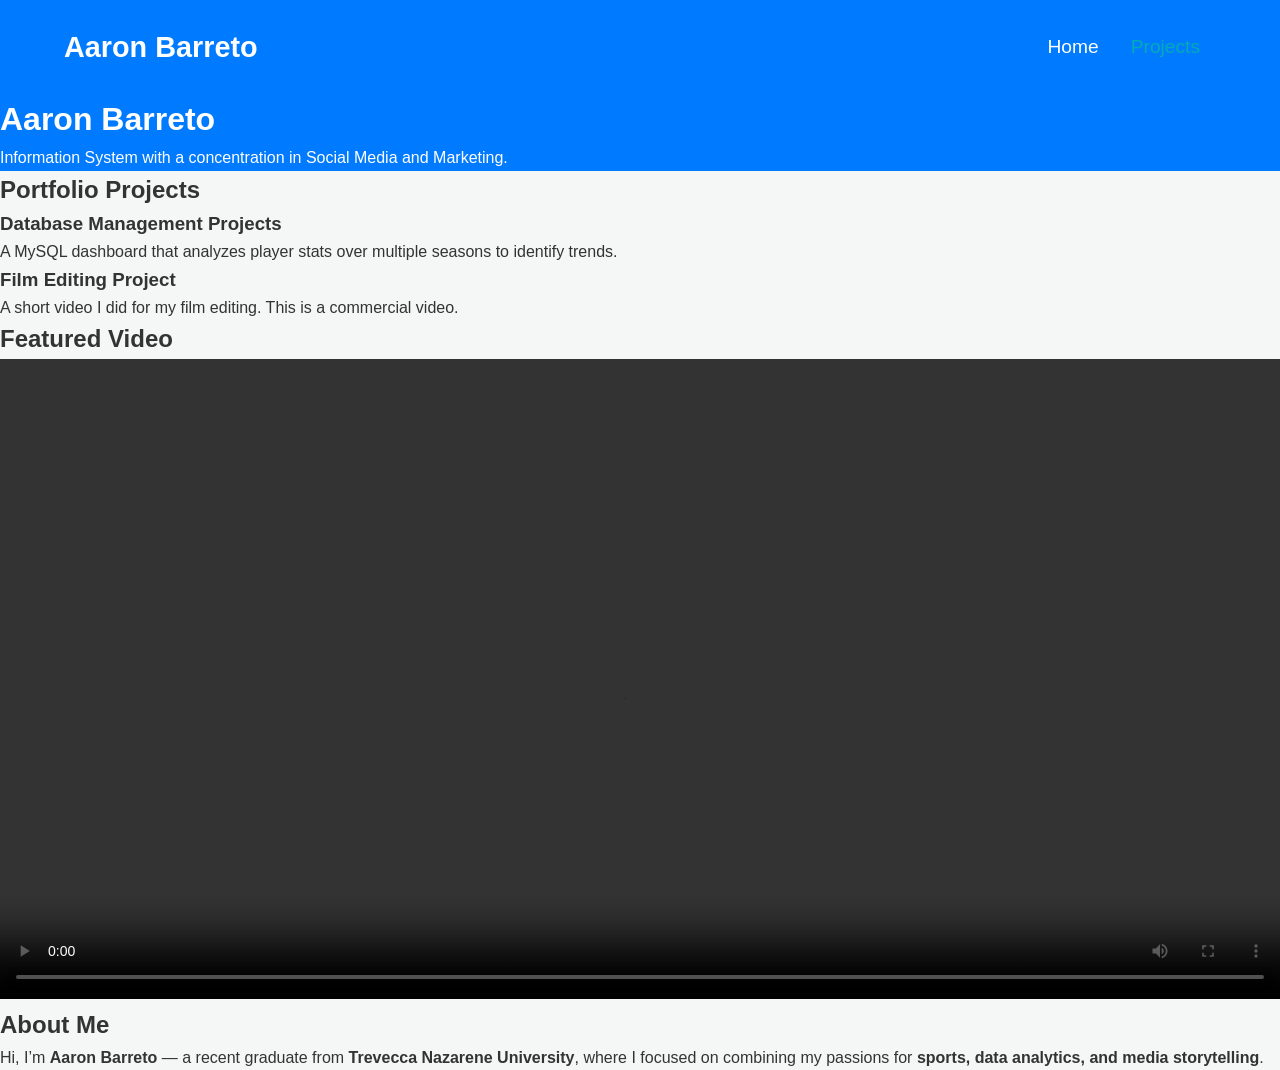
==== index.html @ 7d1cad91 "initial commit" ====
<!DOCTYPE html>
<html lang="en">
<head>
  <meta charset="UTF-8" />
  <meta name="viewport" content="width=device-width, initial-scale=1.0"/>
  <title>Projects | Aaron Barreto</title>
  <link rel="stylesheet" href="style.css" />
</head>
<body>

  <!-- Navigation -->
  <nav class="navbar">
    <div class="logo">
      <a href="index.html">Aaron Barreto</a>
    </div>
    <ul class="nav-links">
      <li><a href="#index">Home</a></li>
      <li><a href="#projects" class="active">Projects</a></li>
    </ul>
  </nav>

  <!-- Header Section -->
  <header class="hero">
    <h1>Aaron Barreto</h1>
    <p>Information System with a concentration in Social Media and Marketing.</p>
  </header>

  <!-- Projects Section -->
  <section id="projects">
    <div class="container">
      <h2 class="section-title">Portfolio Projects</h2>
      <div class="project-container">
        <div class="project">
          <h3>Database Management Projects</h3>
          <p>A MySQL dashboard that analyzes player stats over multiple seasons to identify trends.</p>
        </div>
        <div class="project">
          <h3>Film Editing Project</h3>
          <p>A short video I did for my film editing. This is a commercial video.</p>
          <section id="video" class="video-section">
            <div class="container">
              <h2 class="section-title">Featured Video</h2>
              <video width="100%" controls>
                <source src="COM3020 - Comercial - Aaron Barreto.mp4" type="video/mp4">
                Your browser does not support the video tag.
                
              </video>
            </div>
          </section>
          
        </div>
       
      </div>
    </div>
  </section>



   

  <section id="about" class="about-section">
    <div class="container">
      <h1 class="section-title">About Me</h1>
      <p>Hi, I’m <strong>Aaron Barreto</strong> — a recent graduate from <strong>Trevecca Nazarene University</strong>, where I focused on combining my passions for <strong>sports, data analytics, and media storytelling</strong>.</p>
---- style.css ----
/* General Reset */
* {
  margin: 0;
  padding: 0;
  box-sizing: border-box;
}

body {
  font-family: 'Arial', sans-serif;
  background-color: #f4f7f6;
  color: #333;
  line-height: 1.6;
}

/* Navigation */
.navbar {
  background-color: #007bff;
  padding: 1.5rem 5%;
  display: flex;
  justify-content: space-between;
  align-items: center;
  color: white;
}

.navbar .logo a {
  font-size: 1.8rem;
  font-weight: bold;
  color: white;
  text-decoration: none;
}

.nav-links {
  list-style: none;
  display: flex;
}

.nav-links li {
  margin: 0 1rem;
}

.nav-links a {
  text-decoration: none;
  color: white;
  font-size: 1.2rem;
  transition: color 0.3s;
}

.nav-links a:hover, .nav-links a.active {
  color: #00adb5;
}

/* Header Section */
.hero {
  background-color: #007bff;
  color: white;
  text
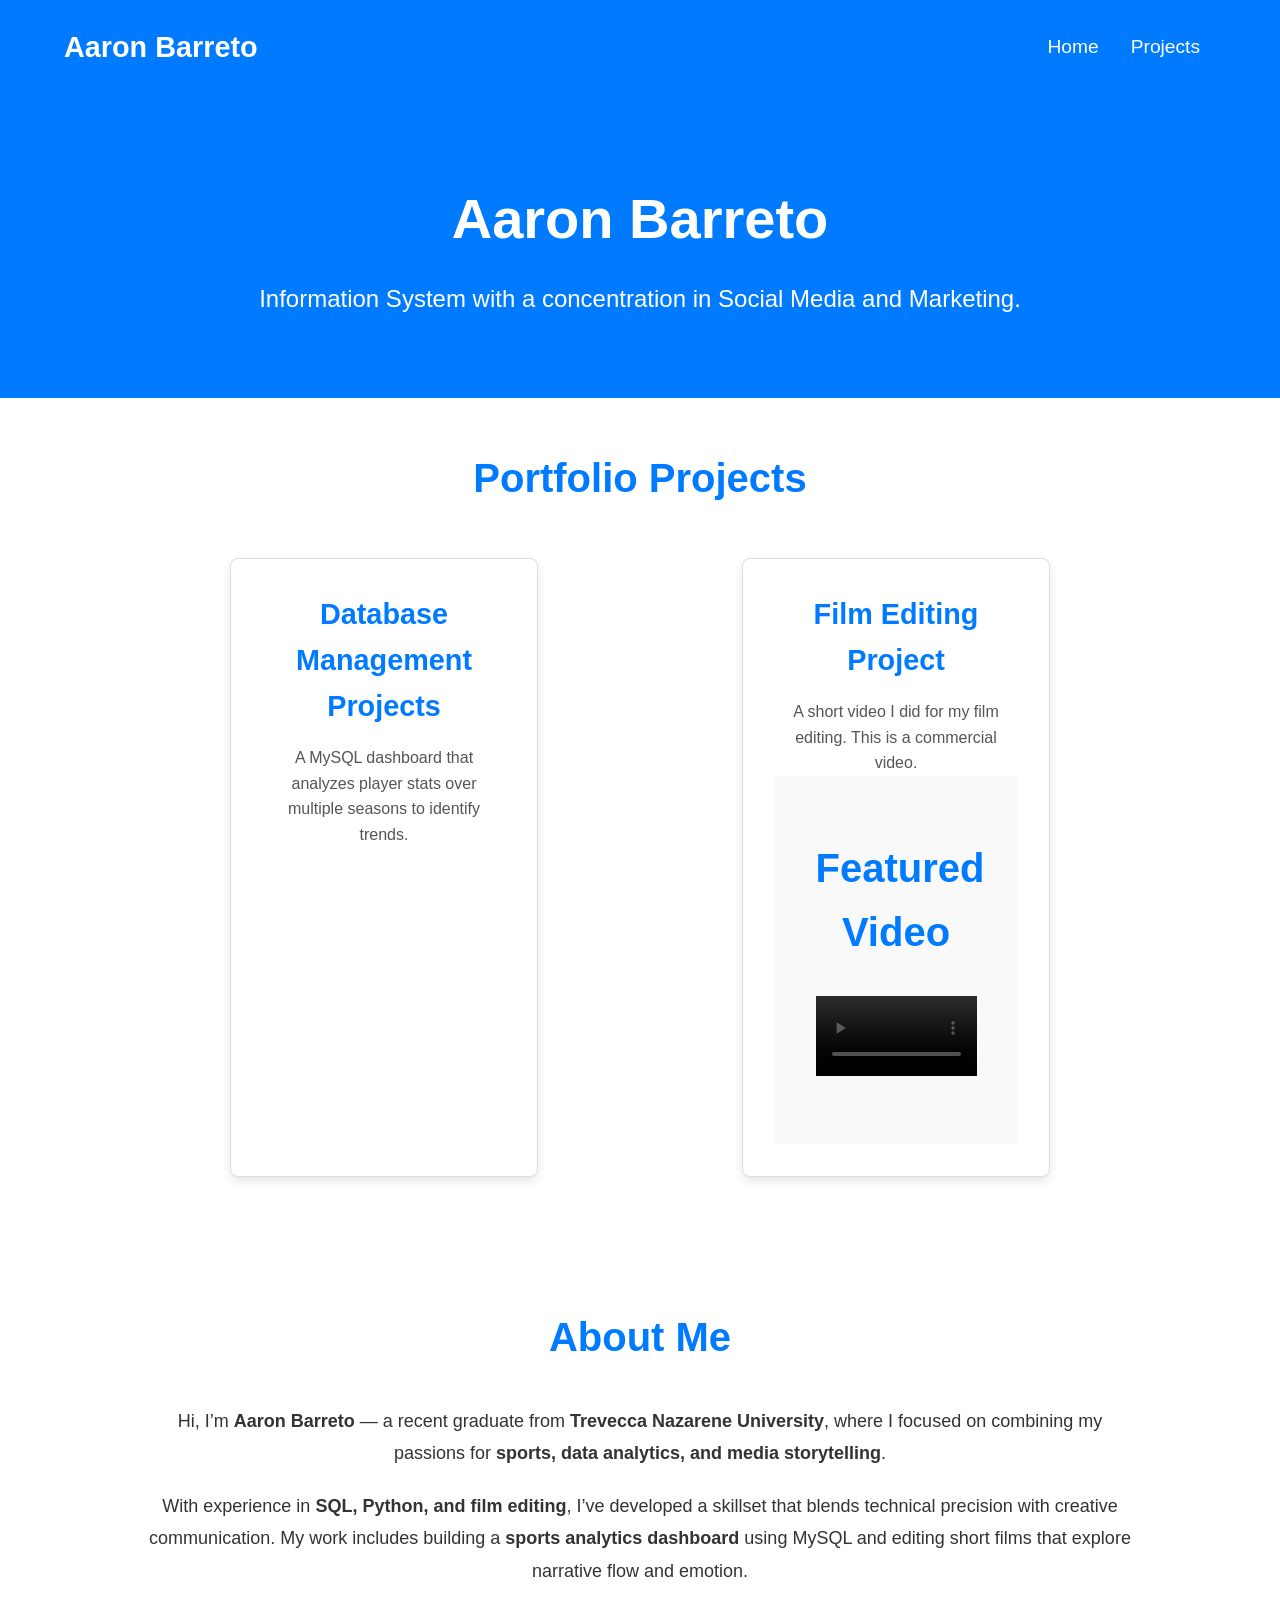
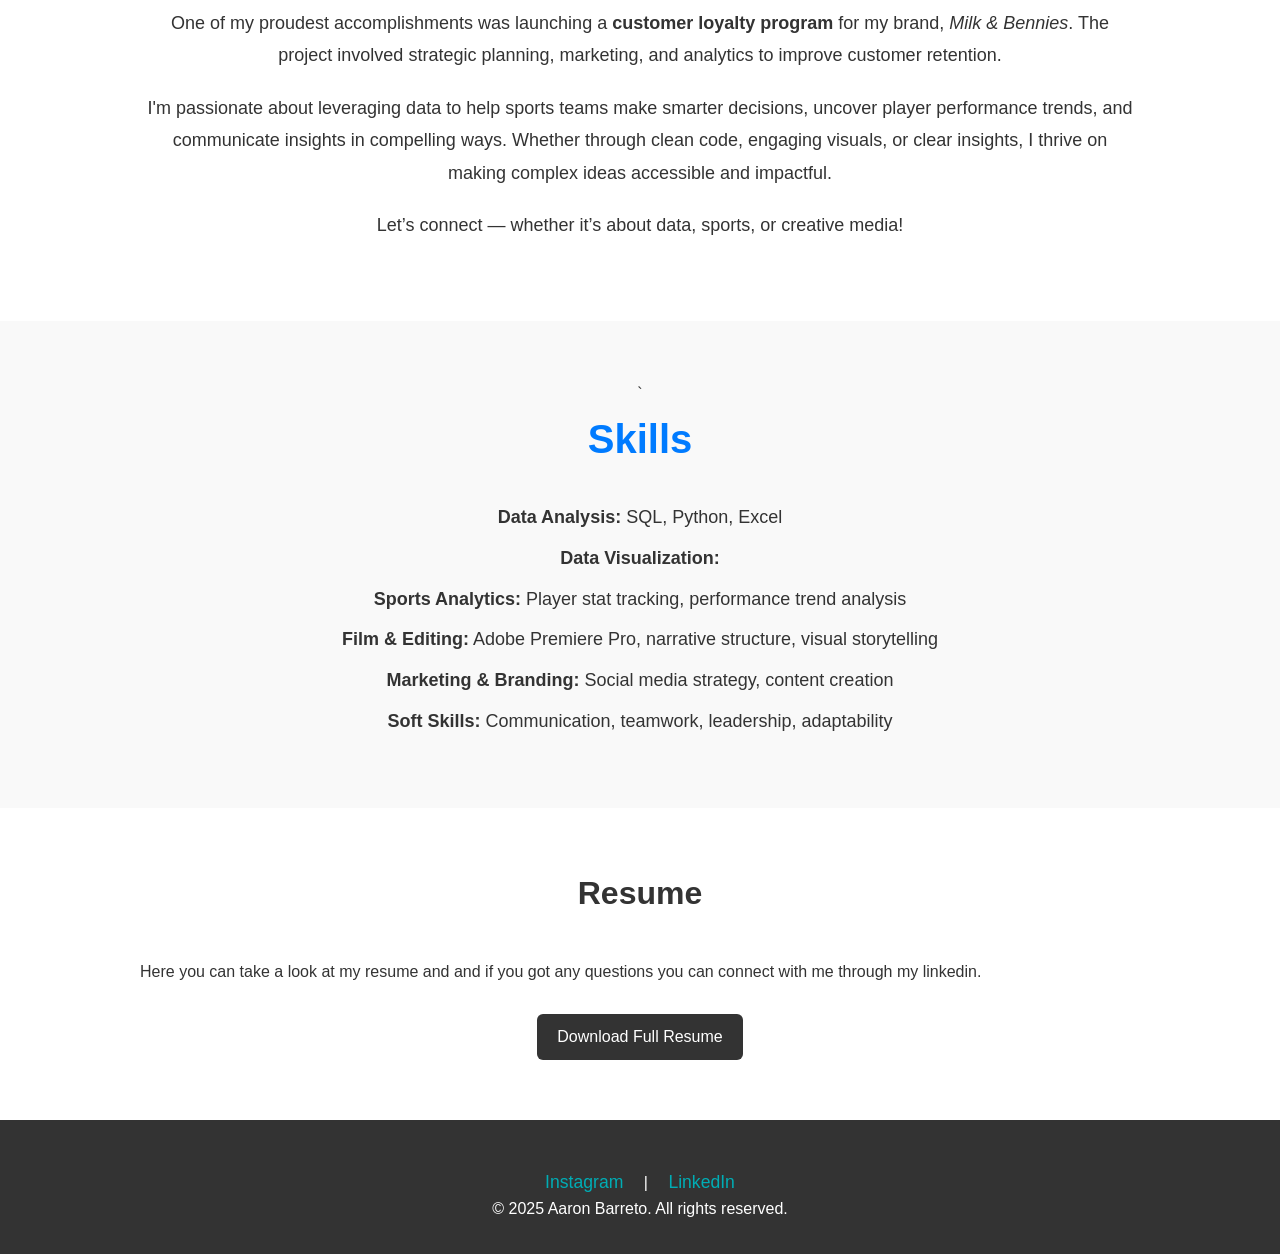
==== commit cd330bab: "initial commit" ====
--- a/index.html
+++ b/index.html
@@ -63,4 +63,55 @@
       <h1 class="section-title">About Me</h1>
       <p>Hi, I’m <strong>Aaron Barreto</strong> — a recent graduate from <strong>Trevecca Nazarene University</strong>, where I focused on combining my passions for <strong>sports, data analytics, and media storytelling</strong>.</p>
   
-   +      <p>With experience in <strong>SQL, Python, and film editing</strong>, I’ve developed a skillset that blends technical precision with creative communication. My work includes building a <strong>sports analytics dashboard</strong> using MySQL and editing short films that explore narrative flow and emotion.</p>
+  
+      <p>One of my proudest accomplishments was launching a <strong>customer loyalty program</strong> for my brand, <em>Milk & Bennies</em>. The project involved strategic planning, marketing, and analytics to improve customer retention.</p>
+  
+      <p>I'm passionate about leveraging data to help sports teams make smarter decisions, uncover player performance trends, and communicate insights in compelling ways. Whether through clean code, engaging visuals, or clear insights, I thrive on making complex ideas accessible and impactful.</p>
+  
+      <p>Let’s connect — whether it’s about data, sports, or creative media!</p>
+    </div>
+  </section>
+  
+
+  <section id="skills" class="skills-section">
+    <div class="container">`
+      <h2 class="section-title">Skills</h2>
+      <ul class="skills-list">
+        <li><strong>Data Analysis:</strong> SQL, Python, Excel</li>
+        <li><strong>Data Visualization:</strong> </li>
+        <li><strong>Sports Analytics:</strong> Player stat tracking, performance trend analysis</li>
+        <li><strong>Film & Editing:</strong> Adobe Premiere Pro, narrative structure, visual storytelling</li>
+        <li><strong>Marketing & Branding:</strong> Social media strategy, content creation</li>
+        <li><strong>Soft Skills:</strong> Communication, teamwork, leadership, adaptability</li>
+      </ul>
+    </div>
+  </section>
+
+  <!-- Resume -->
+  <section id="resume" class="resume-section">
+    <div class="resume-container">
+      <h2 class="resume-title">Resume</h2>
+  
+      <p> Here you can take a look at my resume and and if you got any questions you can connect with me through my linkedin.</p>
+  
+      <div class="resume-download">
+        <a href="Aaron Resume.pdf" target="_blank">Download Full Resume</a>
+      </div>
+    </div>
+  </section>
+  
+  <!-- Footer -->
+  <footer>
+    <div class="footer-container">
+      <div class="social-links">
+        <a href="https://www.instagram.com/yourusername" target="_blank" class="social-icon">Instagram</a> |
+        <a href="https://www.linkedin.com/in/yourusername" target="_blank" class="social-icon">LinkedIn</a>
+        <p>© 2025 Aaron Barreto. All rights reserved.</p>
+      </div>
+    </div>
+  </footer>
+
+  <script src="script.js"></script>
+</body>
+</html>
--- a/style.css
+++ b/style.css
@@ -53,4 +53,253 @@
 .hero {
   background-color: #007bff;
   color: white;
-  text+  text-align: center;
+  padding: 5rem 2rem;
+}
+
+.hero h1 {
+  font-size: 3.5rem;
+  margin-bottom: 1rem;
+}
+
+.hero p {
+  font-size: 1.5rem;
+  font-weight: lighter;
+}
+
+/* Projects Section */
+#projects {
+  padding: 3rem 0;
+  background-color: #ffffff;
+}
+
+.container {
+  width: 80%;
+  margin: 0 auto;
+  text-align: center;
+}
+
+.section-title {
+  font-size: 2.5rem;
+  color: #007bff;
+  margin-bottom: 2rem;
+}
+
+.project-container {
+  display: flex;
+  justify-content: space-around;
+  flex-wrap: wrap;
+}
+
+.project {
+  background-color: #ffffff;
+  border: 1px solid #ddd;
+  border-radius: 8px;
+  padding: 2rem;
+  width: 30%;
+  margin: 1rem;
+  box-shadow: 0 4px 10px rgba(0, 0, 0, 0.1);
+  transition: transform 0.3s ease, box-shadow 0.3s ease;
+}
+
+.project:hover {
+  transform: translateY(-10px);
+  box-shadow: 0 8px 20px rgba(0, 0, 0, 0.15);
+}
+
+.project h3 {
+  font-size: 1.8rem;
+  color: #007bff;
+  margin-bottom: 1rem;
+}
+
+.project p {
+  font-size: 1rem;
+  color: #555;
+}
+
+/* Experience Section */
+#experience {
+  padding: 3rem 0;
+  background-color: #f1f1f1;
+}
+
+#experience h2 {
+  font-size: 2.5rem;
+  text-align: center;
+  color: #007bff;
+  margin-bottom: 1.5rem;
+}
+
+#experience ul {
+  list-style: none;
+  text-align: left;
+  margin: 0 auto;
+  width: 60%;
+  font-size: 1.1rem;
+}
+
+#experience ul li {
+  margin-bottom: 1rem;
+}
+
+/* Footer */
+footer {
+  background-color: #333;
+  color: white;
+  padding: 2rem 0;
+  text-align: center;
+}
+
+.footer-container {
+  width: 80%;
+  margin: 0 auto;
+}
+
+.social-links {
+  margin-top: 1rem;
+}
+
+.social-links a {
+  color: #00adb5;
+  text-decoration: none;
+  margin: 0 1rem;
+  font-size: 1.1rem;
+  transition: color 0.3s ease;
+}
+
+.social-links a:hover {
+  color: white;
+}
+
+@media (max-width: 768px) {
+  .nav-links {
+    display: block;
+    text-align: center;
+  }
+
+  .nav-links li {
+    margin: 1rem 0;
+  }
+
+  .project-container {
+    flex-direction: column;
+  }
+
+  .project {
+    width: 80%;
+  }
+}
+
+.about-section {
+  background-color: #ffffff;
+  padding: 60px 20px;
+  line-height: 1.8;
+}
+
+.about-section p {
+  font-size: 18px;
+  margin-bottom: 20px;
+}
+
+.skills-section {
+  background-color: #f9f9f9;
+  padding: 60px 20px;
+}
+
+.skills-list {
+  list-style-type: none;
+  padding: 0;
+}
+
+.skills-list li {
+  font-size: 18px;
+  margin-bottom: 12px;
+}
+
+
+.resume-section {
+  padding: 60px 20px;
+  background-color: #ffffff;
+}
+
+.resume-container {
+  max-width: 1000px;
+  margin: 0 auto;
+}
+
+.resume-title {
+  font-size: 32px;
+  margin-bottom: 40px;
+  text-align: center;
+}
+
+.resume-entry {
+  margin-bottom: 40px;
+}
+
+.resume-entry h3 {
+  font-size: 22px;
+  color: #222;
+  margin-bottom: 5px;
+}
+
+.resume-entry .subheading {
+  font-size: 18px;
+  color: #666;
+  margin-bottom: 10px;
+}
+
+.resume-entry ul {
+  list-style-type: disc;
+  padding-left: 20px;
+  margin-top: 10px;
+}
+
+.resume-entry ul li {
+  font-size: 16px;
+  margin-bottom: 8px;
+  color: #444;
+}
+
+.resume-download {
+  text-align: center;
+  margin-top: 30px;
+}
+
+.resume-download a {
+  display: inline-block;
+  background-color: #333;
+  color: #fff;
+  padding: 10px 20px;
+  border-radius: 6px;
+  text-decoration: none;
+  transition: background-color 0.3s ease;
+}
+
+.resume-download a:hover {
+  background-color: #555;
+}
+
+
+.video-section {
+  padding: 60px 20px;
+  background-color: #f9f9f9;
+  text-align: center;
+}
+
+.video-wrapper {
+  position: relative;
+  padding-bottom: 56.25%; /* 16:9 aspect ratio */
+  height: 0;
+  overflow: hidden;
+  max-width: 100%;
+}
+
+.video-wrapper iframe {
+  position: absolute;
+  top: 0;
+  left: 0;
+  width: 100%;
+  height: 100%;
+}
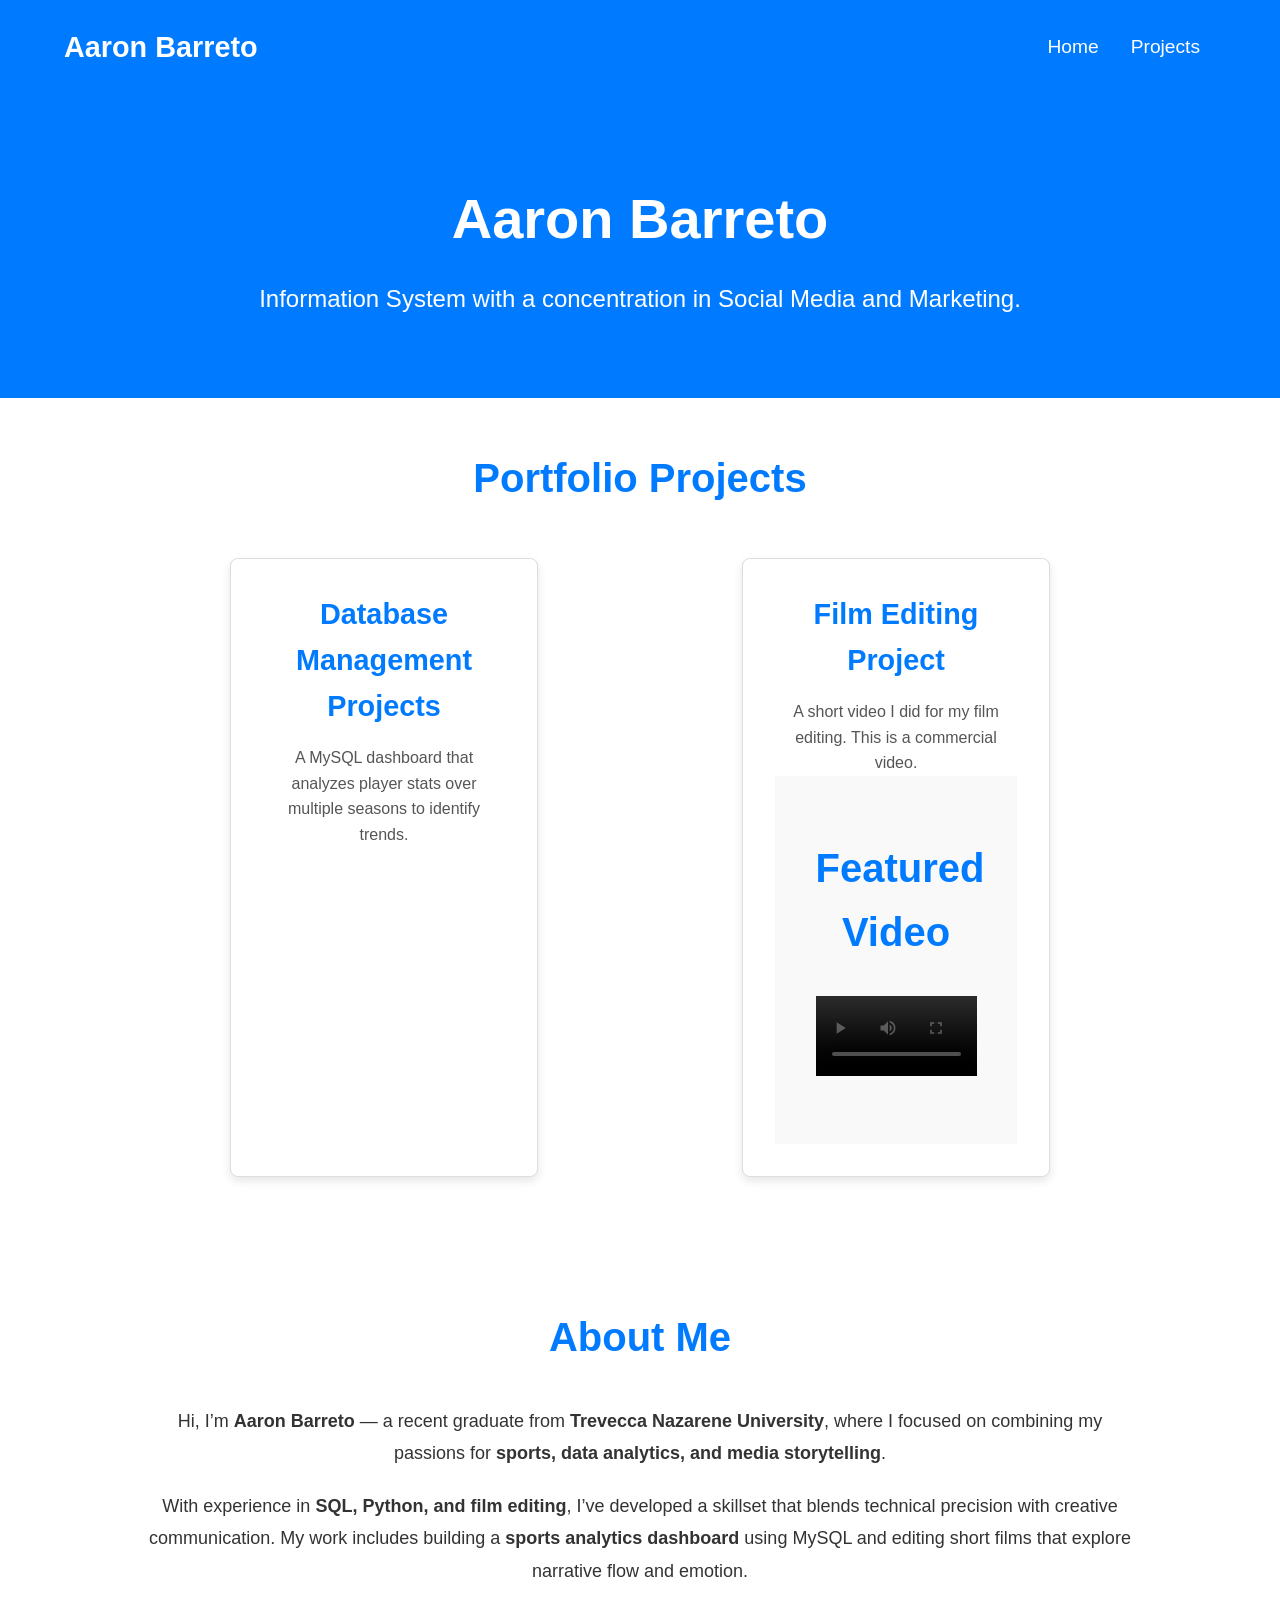
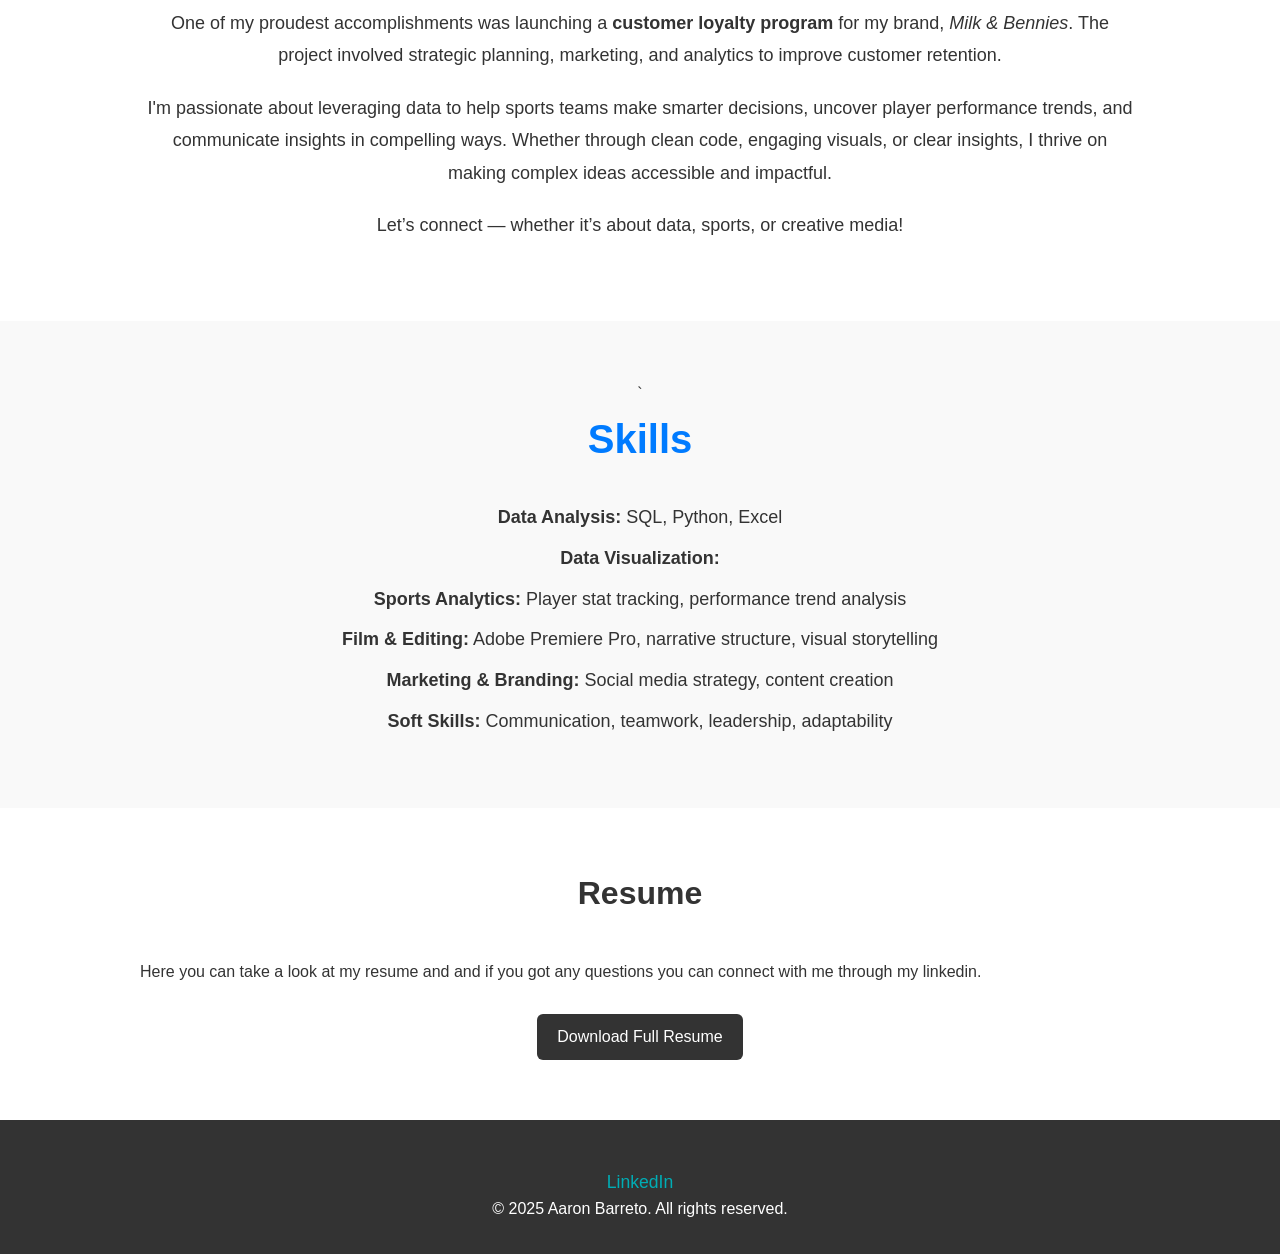
==== commit c8e28976: "initial commit" ====
--- a/index.html
+++ b/index.html
@@ -105,8 +105,7 @@
   <footer>
     <div class="footer-container">
       <div class="social-links">
-        <a href="https://www.instagram.com/yourusername" target="_blank" class="social-icon">Instagram</a> |
-        <a href="https://www.linkedin.com/in/yourusername" target="_blank" class="social-icon">LinkedIn</a>
+        <a href="https://www.linkedin.com/in/aaron-barreto-898220263" target="_blank" class="social-icon">LinkedIn</a>
         <p>© 2025 Aaron Barreto. All rights reserved.</p>
       </div>
     </div>
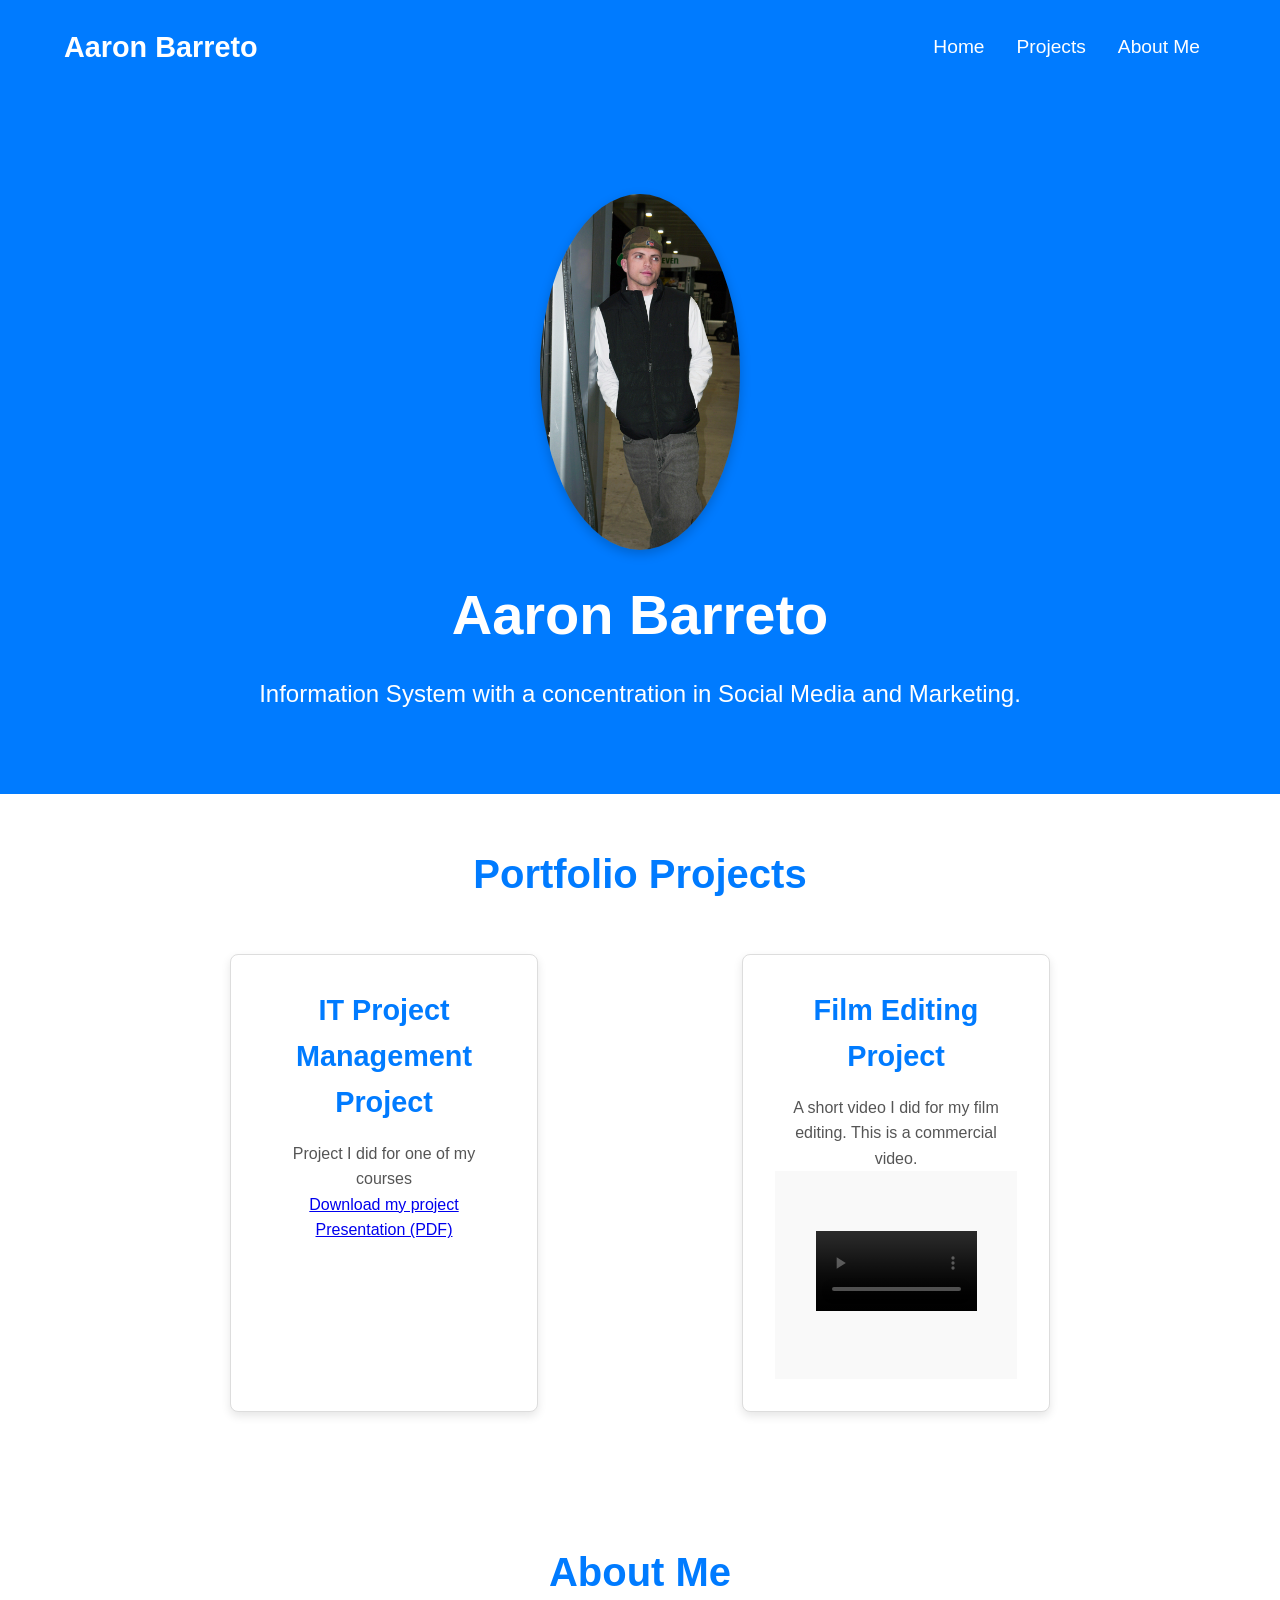
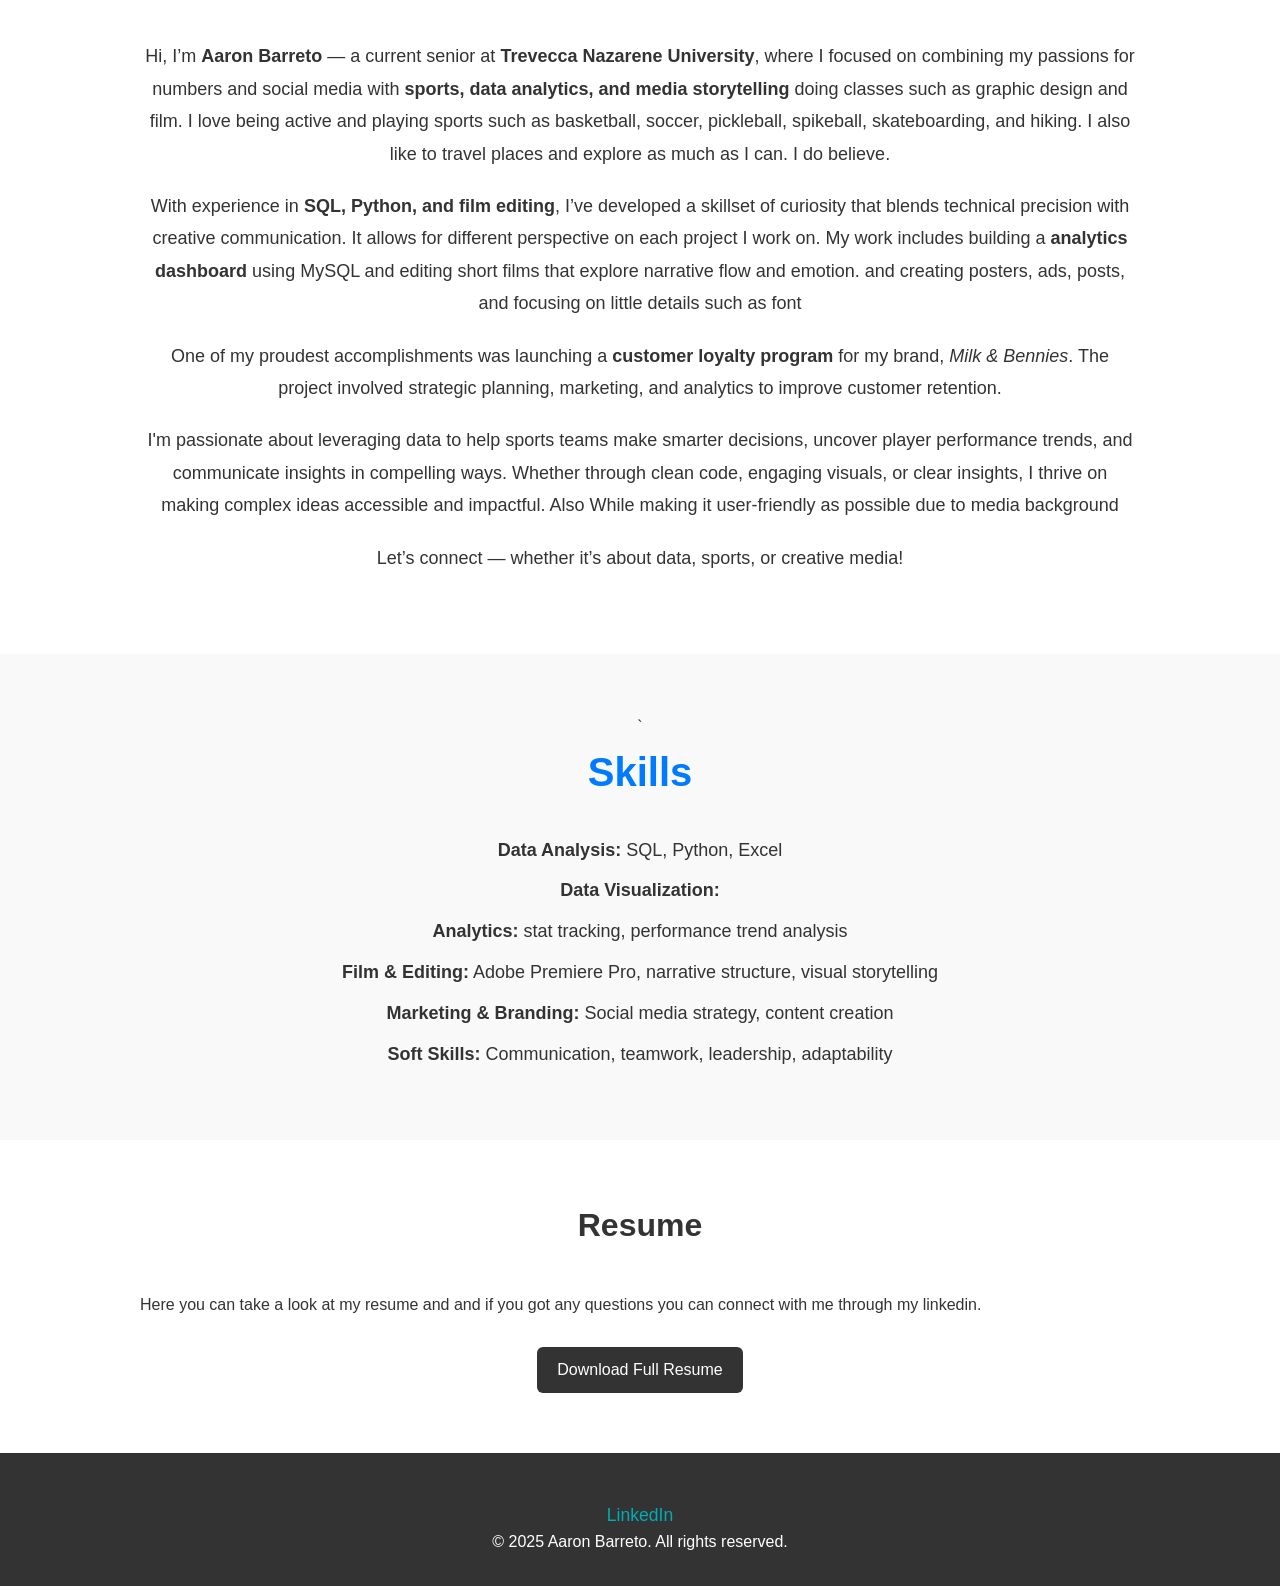
==== commit 41c3aeb3: "Initial commit" ====
--- a/index.html
+++ b/index.html
@@ -16,11 +16,14 @@
     <ul class="nav-links">
       <li><a href="#index">Home</a></li>
       <li><a href="#projects" class="active">Projects</a></li>
+      <li><a href="#About Me" class="active">About Me</a></li>
     </ul>
   </nav>
 
   <!-- Header Section -->
   <header class="hero">
+    <img src="profile.jpeg" alt="Aaron Barreto" class="profile-photo">
+
     <h1>Aaron Barreto</h1>
     <p>Information System with a concentration in Social Media and Marketing.</p>
   </header>
@@ -31,23 +34,25 @@
       <h2 class="section-title">Portfolio Projects</h2>
       <div class="project-container">
         <div class="project">
-          <h3>Database Management Projects</h3>
-          <p>A MySQL dashboard that analyzes player stats over multiple seasons to identify trends.</p>
+          <h3>IT Project Management Project</h3>
+          <p>Project I did for one of my courses</p>
+          <a href="IT_Project.pdf" target="_blank" class="IT_Project">Download my project Presentation (PDF)</a>
+
         </div>
         <div class="project">
           <h3>Film Editing Project</h3>
           <p>A short video I did for my film editing. This is a commercial video.</p>
           <section id="video" class="video-section">
             <div class="container">
-              <h2 class="section-title">Featured Video</h2>
               <video width="100%" controls>
-                <source src="COM3020 - Comercial - Aaron Barreto.mp4" type="video/mp4">
+                <source src="Aaron video.MP4" type="video/MP4">
                 Your browser does not support the video tag.
                 
               </video>
             </div>
           </section>
-          
+</div>
+</section>
         </div>
        
       </div>
@@ -61,13 +66,13 @@
   <section id="about" class="about-section">
     <div class="container">
       <h1 class="section-title">About Me</h1>
-      <p>Hi, I’m <strong>Aaron Barreto</strong> — a recent graduate from <strong>Trevecca Nazarene University</strong>, where I focused on combining my passions for <strong>sports, data analytics, and media storytelling</strong>.</p>
+      <p>Hi, I’m <strong>Aaron Barreto</strong> — a current senior at <strong>Trevecca Nazarene University</strong>, where I focused on combining my passions for numbers and social media with <strong>sports, data analytics, and media storytelling</strong> doing classes such as graphic design and film. I love being active and playing sports such as basketball, soccer, pickleball, spikeball, skateboarding, and hiking. I also like to travel places and explore as much as I can. I do believe</strong>.</p>
   
-      <p>With experience in <strong>SQL, Python, and film editing</strong>, I’ve developed a skillset that blends technical precision with creative communication. My work includes building a <strong>sports analytics dashboard</strong> using MySQL and editing short films that explore narrative flow and emotion.</p>
+      <p>With experience in <strong>SQL, Python, and film editing</strong>, I’ve developed a skillset of curiosity that blends technical precision with creative communication. It allows for different perspective on each project I work on. My work includes building a <strong>analytics dashboard</strong> using MySQL and editing short films that explore narrative flow and emotion. and creating posters, ads, posts, and focusing on little details such as font</p>
   
       <p>One of my proudest accomplishments was launching a <strong>customer loyalty program</strong> for my brand, <em>Milk & Bennies</em>. The project involved strategic planning, marketing, and analytics to improve customer retention.</p>
   
-      <p>I'm passionate about leveraging data to help sports teams make smarter decisions, uncover player performance trends, and communicate insights in compelling ways. Whether through clean code, engaging visuals, or clear insights, I thrive on making complex ideas accessible and impactful.</p>
+      <p>I'm passionate about leveraging data to help sports teams make smarter decisions, uncover player performance trends, and communicate insights in compelling ways. Whether through clean code, engaging visuals, or clear insights, I thrive on making complex ideas accessible and impactful. Also While making it user-friendly as possible due to media background</p>
   
       <p>Let’s connect — whether it’s about data, sports, or creative media!</p>
     </div>
@@ -80,7 +85,7 @@
       <ul class="skills-list">
         <li><strong>Data Analysis:</strong> SQL, Python, Excel</li>
         <li><strong>Data Visualization:</strong> </li>
-        <li><strong>Sports Analytics:</strong> Player stat tracking, performance trend analysis</li>
+        <li><strong>Analytics:</strong> stat tracking, performance trend analysis</li>
         <li><strong>Film & Editing:</strong> Adobe Premiere Pro, narrative structure, visual storytelling</li>
         <li><strong>Marketing & Branding:</strong> Social media strategy, content creation</li>
         <li><strong>Soft Skills:</strong> Communication, teamwork, leadership, adaptability</li>
--- a/style.css
+++ b/style.css
@@ -303,3 +303,11 @@
   width: 100%;
   height: 100%;
 }
+.profile-photo {
+  width: 200px;
+  height: auto;
+  border-radius: 50%;
+  box-shadow: 0 4px 12px rgba(0, 0, 0, 0.2);
+  margin: 20px auto;
+  display: block;
+}
